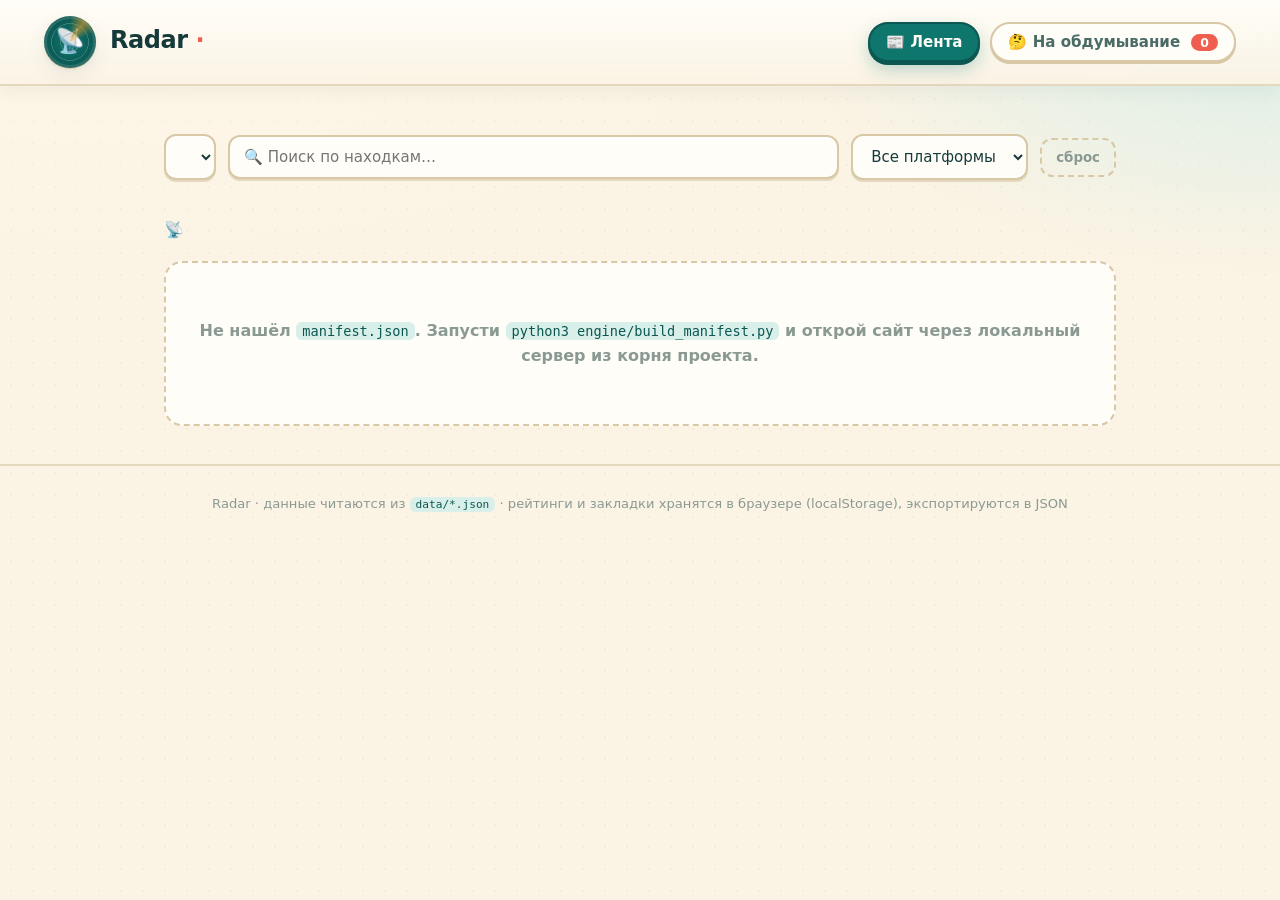
==== engine/site/index.html @ f0ffce08 "Правило: позиции 14-15 подборки — всегда практические кейсы (case-study) - collect-finds: закреплено" ====
<!DOCTYPE html>
<html lang="ru">
<head>
  <meta charset="UTF-8" />
  <meta name="viewport" content="width=device-width, initial-scale=1.0" />
  <!-- Корень данных относительно этого index.html.
       Локально сайт открывают по .../engine/site/index.html, данные лежат на 2 уровня выше → "../../".
       При деплое (Этап 4) сайт обычно кладут в корень → поставить "" (см. README сайта). -->
  <meta name="data-root" content="../../" />
  <!-- анти-кэш: меняй ?v=N при правках стилей/скрипта, чтобы браузер взял свежие -->
  <meta http-equiv="Cache-Control" content="no-cache, no-store, must-revalidate" />
  <meta http-equiv="Pragma" content="no-cache" />
  <title>Radar — находки</title>
  <link rel="stylesheet" href="style.css?v=4" />
  <link rel="icon" href="data:image/svg+xml,<svg xmlns='http://www.w3.org/2000/svg' viewBox='0 0 100 100'><text y='.9em' font-size='90'>📡</text></svg>" />
</head>
<body>
  <header class="topbar">
    <div class="brand">
      <span class="logo">📡</span>
      <div>
        <h1 id="radar-title">Radar</h1>
        <p id="radar-desc" class="muted"></p>
      </div>
    </div>
    <nav class="tabs">
      <button class="tab active" data-view="feed">📰 Лента</button>
      <button class="tab" data-view="think">🤔 На обдумывание <span id="think-count" class="pill">0</span></button>
    </nav>
  </header>

  <!-- ЛЕНТА -->
  <main id="view-feed" class="view">
    <div class="controls">
      <select id="day-select" aria-label="День"></select>
      <input id="search" type="search" placeholder="🔍 Поиск по находкам…" />
      <select id="platform-select" aria-label="Платформа">
        <option value="">Все платформы</option>
      </select>
      <button id="reset-filters" class="ghost" title="Сбросить фильтры">сброс</button>
    </div>
    <div id="tagbar" class="tagbar"></div>
    <p id="feed-summary" class="muted summary"></p>
    <div id="cards" class="cards"></div>
  </main>

  <!-- НА ОБДУМЫВАНИЕ -->
  <main id="view-think" class="view hidden">
    <div class="controls">
      <p class="muted summary" id="think-summary"></p>
      <button id="export-btn" class="primary">⬇ Экспорт (ratings + saved)</button>
    </div>
    <div id="think-board"></div>
  </main>

  <!-- DRILL-DOWN модалка -->
  <div id="modal" class="modal hidden" role="dialog" aria-modal="true">
    <div class="modal-card">
      <button id="modal-close" class="modal-close" aria-label="Закрыть">✕</button>
      <div id="modal-body"></div>
    </div>
  </div>

  <footer class="foot muted">
    Radar · данные читаются из <code>data/*.json</code> · рейтинги и закладки хранятся в браузере (localStorage), экспортируются в JSON
  </footer>

  <script src="app.js?v=4"></script>
</body>
</html>
---- engine/site/style.css ----
/* ============================================================================
   RADAR — «Радиостанция открытий»
   Тёплая ретро-футуристичная панель управления: кремовая бумага, глубокий тиил,
   коралловый акцент, живой «радарный луч». Дружелюбно детям, чисто для взрослых.
   Чистая статика, только системные шрифты, без сети. Хуки из index.html не трогаем.
   ========================================================================== */

:root {
  /* палитра: тёплая бумага + глубокий тиил + коралл + янтарь */
  --paper:      #fbf3e4;   /* фон-бумага */
  --paper-2:    #f4e8d2;   /* тёплая тень бумаги */
  --card:       #fffdf8;   /* карточка чуть светлее бумаги */
  --ink:        #163a3a;   /* глубокий тиил — основной текст */
  --ink-soft:   #4a6b66;   /* приглушённый тиил */
  --muted:      #8a9a93;   /* серо-зелёный muted */
  --line:       #e4d8bf;   /* тёплая линия */
  --line-2:     #d8c8a6;
  --brand:      #0f766e;   /* насыщенный тиил-бренд */
  --brand-deep: #0b5752;
  --brand-soft: #d9efe9;   /* мятная подложка */
  --coral:      #ef5e4e;   /* коралловый акцент */
  --coral-deep: #d23f30;
  --amber:      #f5a524;   /* янтарь — звёзды/рейтинг */
  --amber-deep: #d98612;
  --good:       #2f9e6f;   /* зелёный — отложено */

  --radius:   18px;
  --radius-s: 12px;
  --radius-pill: 999px;

  /* тактильные тени — «бумага лежит на столе» */
  --lift-1: 0 1px 0 var(--line-2), 0 2px 4px rgba(22,58,58,.06), 0 8px 22px rgba(22,58,58,.07);
  --lift-2: 0 1px 0 var(--line-2), 0 6px 10px rgba(22,58,58,.10), 0 18px 40px rgba(22,58,58,.13);
  --press:  inset 0 2px 5px rgba(22,58,58,.18);

  --ff-body: ui-rounded, "Segoe UI", "SF Pro Rounded", system-ui, -apple-system, Roboto, "Helvetica Neue", Arial, sans-serif;
  --ff-display: "Segoe UI", system-ui, -apple-system, "SF Pro Display", Roboto, Arial, sans-serif;
}

* { box-sizing: border-box; }
html, body { margin: 0; }

body {
  font-family: var(--ff-body);
  color: var(--ink);
  line-height: 1.55;
  background-color: var(--paper);
  /* атмосфера: мягкие тёплые блики + тонкая «зерновая» сетка-точки */
  background-image:
    radial-gradient(1200px 600px at 12% -8%, #fff7e9 0%, rgba(255,247,233,0) 60%),
    radial-gradient(900px 500px at 100% 0%, var(--brand-soft) 0%, rgba(217,239,233,0) 55%),
    radial-gradient(rgba(22,58,58,.045) 1px, transparent 1.4px);
  background-size: auto, auto, 22px 22px;
  background-attachment: fixed, fixed, fixed;
  -webkit-font-smoothing: antialiased;
}

.muted { color: var(--muted); }
code {
  background: var(--brand-soft);
  color: var(--brand-deep);
  padding: 1px 6px;
  border-radius: 6px;
  font-size: .85em;
  font-family: ui-monospace, "Cascadia Code", "Consolas", monospace;
}
.hidden { display: none !important; }

a { color: var(--brand); }

/* ============================ TOPBAR ===================================== */
.topbar {
  position: sticky; top: 0; z-index: 20;
  background: linear-gradient(180deg, rgba(255,253,248,.96), rgba(251,243,228,.92));
  backdrop-filter: blur(8px);
  border-bottom: 2px solid var(--line);
  padding: 16px clamp(16px, 4vw, 44px);
  display: flex; flex-wrap: wrap; gap: 16px;
  align-items: center; justify-content: space-between;
  box-shadow: 0 6px 18px rgba(22,58,58,.05);
}

.brand { display: flex; gap: 14px; align-items: center; }

/* живой радарный диск вместо плоского эмодзи */
.logo {
  position: relative;
  width: 52px; height: 52px;
  display: grid; place-items: center;
  font-size: 24px;
  border-radius: 50%;
  background:
    radial-gradient(circle at 50% 50%, #0f766e 0%, #0b5752 70%);
  box-shadow: var(--lift-1), inset 0 0 0 3px rgba(255,255,255,.12);
  overflow: hidden;
  flex: none;
}
/* концентрические кольца */
.logo::before {
  content: "";
  position: absolute; inset: 6px;
  border-radius: 50%;
  background:
    repeating-radial-gradient(circle at 50% 50%, rgba(255,255,255,.18) 0 1px, transparent 1px 9px);
}
/* вращающийся луч */
.logo::after {
  content: "";
  position: absolute; inset: 0;
  border-radius: 50%;
  background: conic-gradient(from 0deg, rgba(245,165,36,.0) 0deg, rgba(245,165,36,.55) 35deg, rgba(245,165,36,0) 70deg);
  animation: sweep 4s linear infinite;
}
@keyframes sweep { to { transform: rotate(360deg); } }
@media (prefers-reduced-motion: reduce) { .logo::after { animation: none; } }

.topbar h1 {
  margin: 0;
  font-family: var(--ff-display);
  font-size: 1.5rem; font-weight: 800;
  letter-spacing: -.02em;
  color: var(--ink);
}
.topbar h1::after { content: " ·"; color: var(--coral); }
.topbar p { margin: 2px 0 0; font-size: .85rem; max-width: 50ch; color: var(--ink-soft); }

/* ============================ TABS ===================================== */
.tabs { display: flex; gap: 10px; }
.tab {
  font-family: var(--ff-body);
  border: 2px solid var(--line-2);
  background: var(--card);
  color: var(--ink-soft);
  padding: 9px 16px;
  border-radius: var(--radius-pill);
  cursor: pointer; font-size: .94rem; font-weight: 650;
  box-shadow: 0 2px 0 var(--line-2);
  transition: transform .12s ease, box-shadow .12s ease, background .15s, color .15s, border-color .15s;
}
.tab:hover { transform: translateY(-1px); background: var(--brand-soft); color: var(--brand-deep); border-color: var(--brand); }
.tab:active { transform: translateY(1px); box-shadow: none; }
.tab.active {
  background: var(--brand); border-color: var(--brand-deep); color: #fffdf8;
  box-shadow: 0 3px 0 var(--brand-deep), 0 8px 18px rgba(15,118,110,.28);
}
.pill {
  background: rgba(255,255,255,.22);
  border-radius: var(--radius-pill);
  padding: 1px 9px; font-size: .78rem; font-weight: 800;
  margin-left: 6px; display: inline-block; min-width: 20px; text-align: center;
}
.tab:not(.active) .pill { background: var(--coral); color: #fff; }

/* ============================ VIEWS ===================================== */
.view {
  padding: clamp(20px, 4vw, 48px) clamp(16px, 4vw, 44px) 10px;
  max-width: 1040px; margin: 0 auto;
  animation: rise .4s ease both;
}
@keyframes rise { from { opacity: 0; transform: translateY(8px); } to { opacity: 1; transform: none; } }

/* ============================ CONTROLS ================================== */
.controls {
  display: flex; flex-wrap: wrap; gap: 12px; align-items: center; margin-bottom: 14px;
}
.controls select, .controls input {
  font-family: var(--ff-body);
  padding: 11px 14px;
  border: 2px solid var(--line-2);
  border-radius: var(--radius-s);
  background: var(--card);
  font-size: .94rem; color: var(--ink);
  box-shadow: 0 1px 0 #fff inset, 0 2px 0 var(--line);
  transition: border-color .15s, box-shadow .15s;
}
.controls select:focus, .controls input:focus {
  outline: none; border-color: var(--brand);
  box-shadow: 0 0 0 4px var(--brand-soft);
}
#search { flex: 1; min-width: 200px; }

button.ghost {
  font-family: var(--ff-body);
  border: 2px dashed var(--line-2); background: transparent;
  border-radius: var(--radius-s); padding: 10px 14px; cursor: pointer;
  color: var(--muted); font-weight: 600; transition: color .15s, border-color .15s;
}
button.ghost:hover { color: var(--coral-deep); border-color: var(--coral); }

button.primary {
  font-family: var(--ff-body);
  background: var(--coral); color: #fff; border: none;
  border-radius: var(--radius-s); padding: 11px 18px; cursor: pointer;
  font-size: .94rem; font-weight: 700; margin-left: auto;
  box-shadow: 0 3px 0 var(--coral-deep), 0 8px 18px rgba(239,94,78,.3);
  transition: transform .12s ease, box-shadow .12s ease;
}
button.primary:hover { transform: translateY(-1px); }
button.primary:active { transform: translatey(2px); box-shadow: 0 1px 0 var(--coral-deep); }

/* ============================ TAGBAR =================================== */
.tagbar { display: flex; flex-wrap: wrap; gap: 8px; margin-bottom: 18px; }
.tagchip {
  font-family: var(--ff-body);
  border: 2px solid var(--line-2); background: var(--card); color: var(--ink-soft);
  border-radius: var(--radius-pill); padding: 5px 13px; font-size: .82rem; font-weight: 600;
  cursor: pointer; transition: transform .1s ease, background .15s, color .15s, border-color .15s;
}
.tagchip::before { content: "#"; opacity: .45; margin-right: 1px; }
.tagchip:hover { transform: translateY(-1px); border-color: var(--brand); color: var(--brand-deep); }
.tagchip.on {
  background: var(--brand); border-color: var(--brand-deep); color: #fffdf8;
  box-shadow: 0 2px 0 var(--brand-deep);
}
.tagchip.on::before { opacity: .7; }

.summary {
  margin: 6px 0 18px; font-size: .9rem; font-weight: 600; color: var(--ink-soft);
  display: inline-flex; align-items: center; gap: 8px;
}
.summary::before { content: "📡"; font-size: 1rem; }

/* ============================ CARDS =================================== */
.cards { display: grid; gap: 18px; }

.card {
  position: relative;
  background: var(--card);
  border: 2px solid var(--line);
  border-radius: var(--radius);
  box-shadow: var(--lift-1);
  padding: 20px 22px 18px;
  transition: transform .16s cubic-bezier(.2,.7,.3,1.3), box-shadow .16s, border-color .16s;
}
/* коралловый «корешок» слева, как закладка в книге */
.card::before {
  content: "";
  position: absolute; left: -2px; top: 18px; bottom: 18px; width: 5px;
  border-radius: 6px;
  background: linear-gradient(180deg, var(--coral), var(--amber));
  opacity: .85;
}
.card:hover {
  transform: translateY(-3px);
  box-shadow: var(--lift-2);
  border-color: var(--line-2);
}

.card h3 {
  margin: 0 0 8px; font-family: var(--ff-display);
  font-size: 1.12rem; font-weight: 750; letter-spacing: -.01em;
  cursor: pointer; color: var(--ink); line-height: 1.3;
  transition: color .15s;
}
.card h3:hover { color: var(--brand); }
.card .anons { margin: 0 0 14px; color: var(--ink-soft); }

.card .meta { display: flex; flex-wrap: wrap; gap: 8px; align-items: center; font-size: .8rem; }
.tag {
  background: var(--brand-soft); color: var(--brand-deep);
  border-radius: 7px; padding: 2px 9px; font-weight: 650;
}
.tag::before { content: "#"; opacity: .5; }
.date {
  background: var(--amber); color: #5a3a06;
  border-radius: 7px; padding: 2px 9px; font-weight: 700; font-size: .78rem;
  white-space: nowrap;
}
.date .muted { color: #8a6a2a; font-weight: 600; }
.platform { color: var(--muted); font-weight: 600; }
.src { margin-left: auto; }
.src a { color: var(--coral-deep); text-decoration: none; font-weight: 700; }
.src a:hover { text-decoration: underline; text-underline-offset: 2px; }

.card-actions {
  display: flex; gap: 12px; align-items: center;
  margin-top: 14px; padding-top: 14px;
  border-top: 2px dashed var(--line);
}

/* ⭐ рейтинг — тактильные звёзды */
.stars { display: inline-flex; gap: 3px; }
.star {
  cursor: pointer; font-size: 1.3rem; line-height: 1;
  color: #e0d4b8; user-select: none;
  transition: transform .12s ease, color .12s ease;
}
.star:hover { transform: scale(1.25) rotate(-6deg); color: var(--amber); }
.star.on {
  color: var(--amber);
  text-shadow: 0 1px 4px rgba(245,165,36,.5);
  animation: pop .25s ease;
}
@keyframes pop { 0% { transform: scale(.6); } 60% { transform: scale(1.25); } 100% { transform: scale(1); } }

/* ⚑ отложить */
.btn-save {
  font-family: var(--ff-body);
  border: 2px solid var(--line-2); background: var(--card);
  border-radius: var(--radius-pill); padding: 6px 14px; cursor: pointer;
  font-size: .85rem; font-weight: 650; color: var(--ink-soft);
  transition: transform .12s ease, background .15s, color .15s, border-color .15s, box-shadow .15s;
}
.btn-save:hover { transform: translateY(-1px); border-color: var(--good); color: var(--good); }
.btn-save.on {
  background: var(--good); border-color: #257a57; color: #fff;
  box-shadow: 0 2px 0 #257a57;
}

.more { margin-left: auto; }
.btn-more {
  font-family: var(--ff-body);
  border: none; background: none; color: var(--brand); cursor: pointer;
  font-size: .86rem; font-weight: 700; padding: 4px;
}
.btn-more:hover { color: var(--brand-deep); text-decoration: underline; text-underline-offset: 3px; }

/* ============================ THINK BOARD ============================= */
.think-theme { margin-bottom: 30px; }
.think-theme h2 {
  font-family: var(--ff-display);
  font-size: 1.05rem; font-weight: 750; color: var(--ink);
  display: inline-flex; align-items: center; gap: 8px;
  padding-bottom: 8px; margin-bottom: 14px;
  border-bottom: 3px solid var(--amber);
}
.think-theme h2::before { content: "🗂"; }

.think-item {
  background: var(--card); border: 2px solid var(--line);
  border-radius: var(--radius); box-shadow: var(--lift-1);
  padding: 16px 18px; margin-bottom: 14px;
  transition: box-shadow .15s, transform .15s;
}
.think-item:hover { box-shadow: var(--lift-2); transform: translateY(-2px); }
.think-item h4 { margin: 0 0 8px; font-family: var(--ff-display); font-size: 1rem; font-weight: 700; color: var(--ink); }
.think-item .status-row { display: flex; gap: 10px; align-items: center; flex-wrap: wrap; margin: 10px 0; font-size: .85rem; color: var(--muted); }
.think-item .status-row a { color: var(--coral-deep); font-weight: 700; text-decoration: none; }
.think-item .status-row a:hover { text-decoration: underline; }
.think-item select {
  font-family: var(--ff-body);
  padding: 6px 10px; border: 2px solid var(--line-2); border-radius: 9px;
  font-size: .84rem; background: var(--paper); color: var(--ink); font-weight: 600;
}
.think-item textarea {
  width: 100%; border: 2px solid var(--line-2); border-radius: var(--radius-s);
  padding: 11px 13px; font: inherit; font-size: .92rem; color: var(--ink);
  resize: vertical; min-height: 62px; margin-top: 4px; background: var(--paper);
  transition: border-color .15s, box-shadow .15s;
}
.think-item textarea:focus { outline: none; border-color: var(--brand); box-shadow: 0 0 0 4px var(--brand-soft); background: #fff; }
.note-saved { color: var(--good); font-size: .82rem; font-weight: 700; margin-left: 8px; }

.empty {
  text-align: center; color: var(--muted);
  padding: 56px 20px; font-size: 1rem; font-weight: 600;
  background: var(--card); border: 2px dashed var(--line-2);
  border-radius: var(--radius);
}
.empty code { font-weight: 400; }

/* ============================ MODAL =================================== */
.modal {
  position: fixed; inset: 0;
  background: rgba(11,55,52,.5);
  backdrop-filter: blur(4px);
  display: flex; align-items: center; justify-content: center;
  padding: 20px; z-index: 60;
  animation: fade .2s ease both;
}
@keyframes fade { from { opacity: 0; } to { opacity: 1; } }
.modal-card {
  background: var(--card);
  border: 2px solid var(--line-2);
  border-radius: 22px;
  max-width: 660px; width: 100%; max-height: 86vh; overflow: auto;
  padding: 30px 32px; position: relative;
  box-shadow: 0 30px 70px rgba(11,55,52,.4);
  animation: popin .28s cubic-bezier(.2,.8,.3,1.2) both;
}
@keyframes popin { from { opacity: 0; transform: translateY(16px) scale(.97); } to { opacity: 1; transform: none; } }
/* коралловый верхний кант модалки */
.modal-card::before {
  content: ""; position: absolute; left: 0; right: 0; top: 0; height: 6px;
  border-radius: 22px 22px 0 0;
  background: linear-gradient(90deg, var(--coral), var(--amber), var(--brand));
}
.modal-close {
  position: absolute; top: 16px; right: 18px;
  width: 34px; height: 34px; border-radius: 50%;
  border: 2px solid var(--line-2); background: var(--paper);
  font-size: 1rem; cursor: pointer; color: var(--ink-soft);
  transition: transform .12s ease, background .15s, color .15s;
}
.modal-close:hover { transform: rotate(90deg); background: var(--coral); color: #fff; border-color: var(--coral-deep); }
.modal-card h2 { margin-top: 6px; font-family: var(--ff-display); font-weight: 800; letter-spacing: -.01em; color: var(--ink); }
.modal-card p { color: var(--ink-soft); }
.modal-card strong { color: var(--ink); }
.modal-card .rasshifrovka {
  white-space: pre-wrap;
  background: var(--paper); border-left: 4px solid var(--amber);
  border-radius: 0 var(--radius-s) var(--radius-s) 0;
  padding: 12px 16px; color: var(--ink); margin: 6px 0;
}

/* «Весь текст» */
.fulltext-bar { display: flex; gap: 12px; align-items: center; flex-wrap: wrap; margin: 16px 0 4px; }
.btn-fulltext {
  font-family: var(--ff-body);
  background: var(--brand); color: #fffdf8; border: none;
  border-radius: var(--radius-pill); padding: 9px 16px; cursor: pointer;
  font-size: .9rem; font-weight: 700;
  box-shadow: 0 3px 0 var(--brand-deep);
  transition: transform .12s ease;
}
.btn-fulltext:hover { transform: translateY(-1px); }
.btn-fulltext:active { transform: translateY(2px); box-shadow: 0 1px 0 var(--brand-deep); }
.orig-link { color: var(--coral-deep); font-weight: 700; text-decoration: none; }
.orig-link:hover { text-decoration: underline; }
.fulltext-body {
  margin-top: 12px; background: var(--paper); border: 1px solid var(--line);
  border-radius: var(--radius-s); padding: 14px 18px; max-height: 48vh; overflow: auto;
}
.fulltext-body.collapsed { display: none; }
.ft-content h1, .ft-content h2, .ft-content h3 { font-family: var(--ff-display); margin: 12px 0 6px; }
.ft-content p { margin: 8px 0; color: var(--ink); }
.ft-content ul { margin: 8px 0; padding-left: 20px; }
.ft-cmd {
  background: var(--ink); color: #d9efe9; padding: 8px 12px; border-radius: 8px;
  font-family: ui-monospace, "Cascadia Code", Consolas, monospace; font-size: .85rem; overflow-x: auto;
}

/* ============================ FOOTER ================================= */
.foot {
  text-align: center; padding: 28px 20px;
  font-size: .82rem; color: var(--muted);
  border-top: 2px solid var(--line); margin-top: 28px;
}

/* ============================ RESPONSIVE ============================= */
@media (max-width: 560px) {
  .topbar { gap: 12px; }
  .topbar h1 { font-size: 1.3rem; }
  .tabs { width: 100%; }
  .tab { flex: 1; text-align: center; }
  button.primary { margin-left: 0; width: 100%; }
  .src { margin-left: 0; width: 100%; }
}
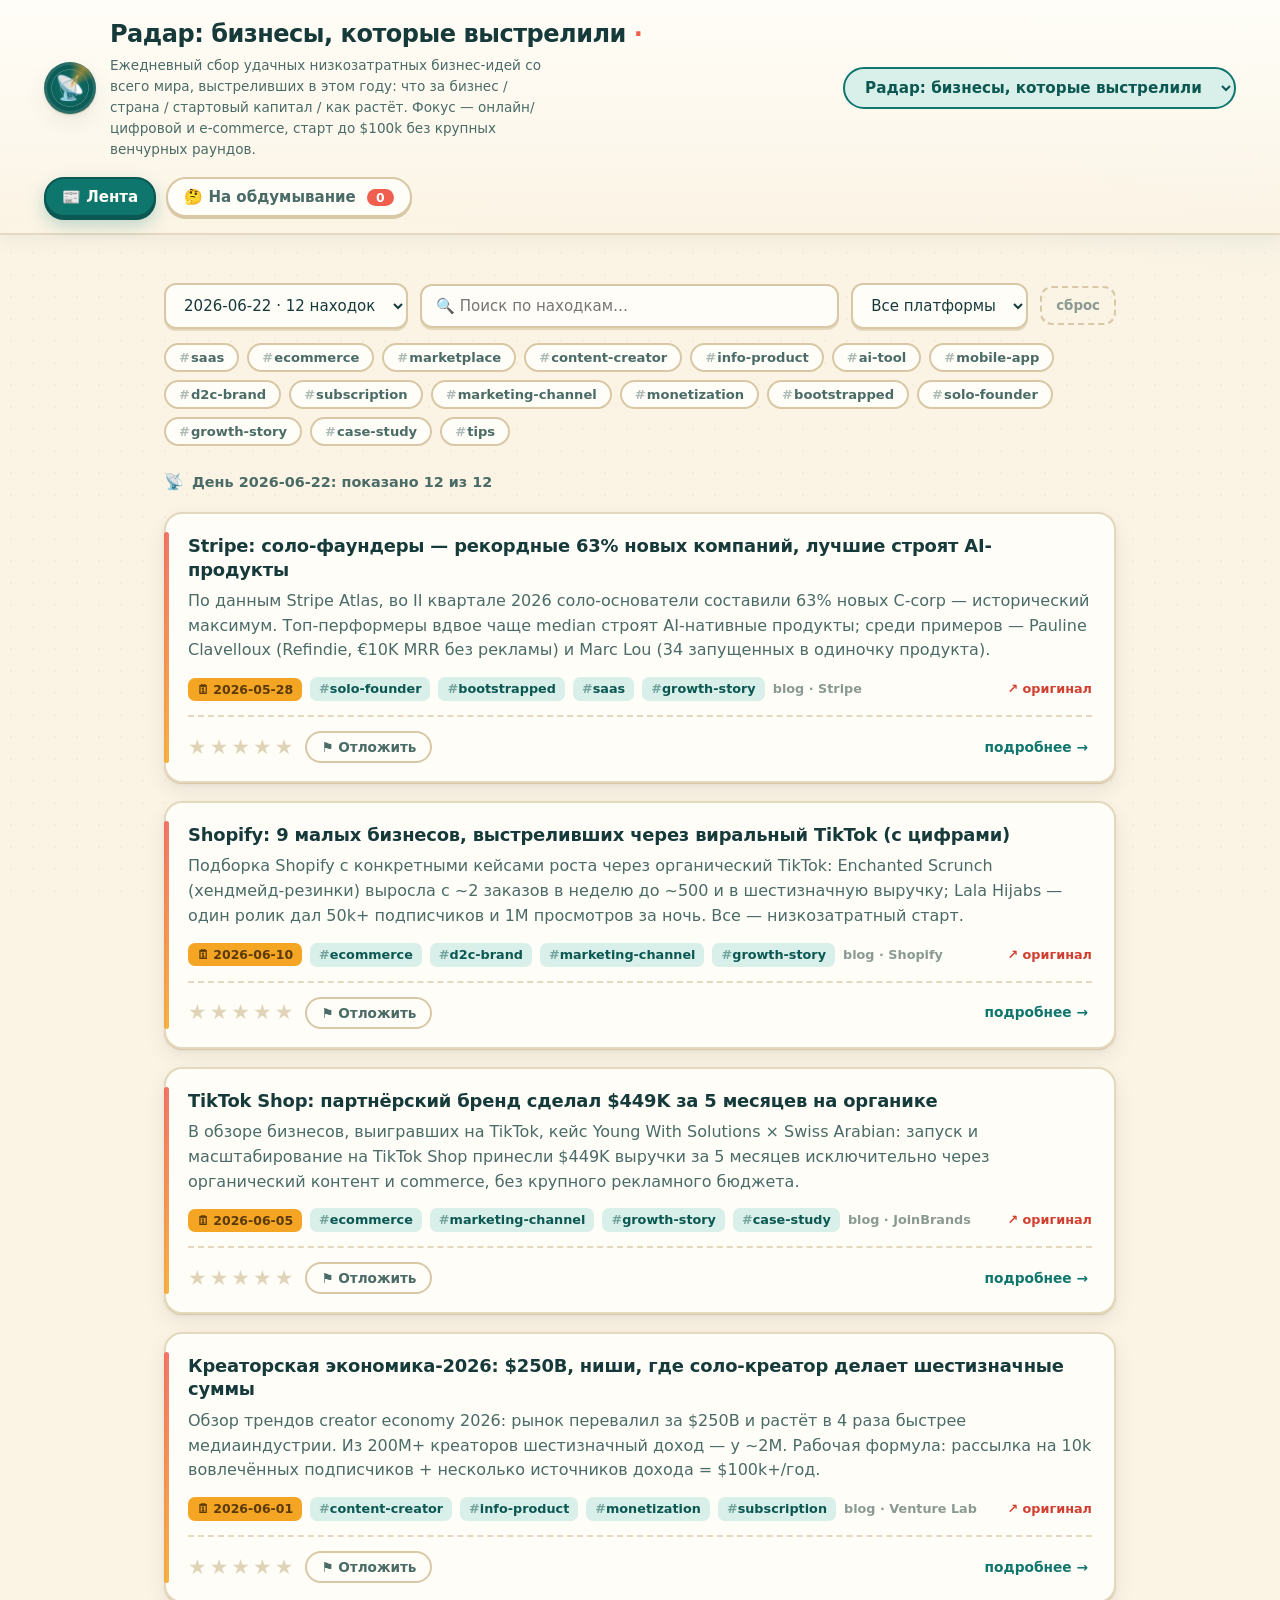
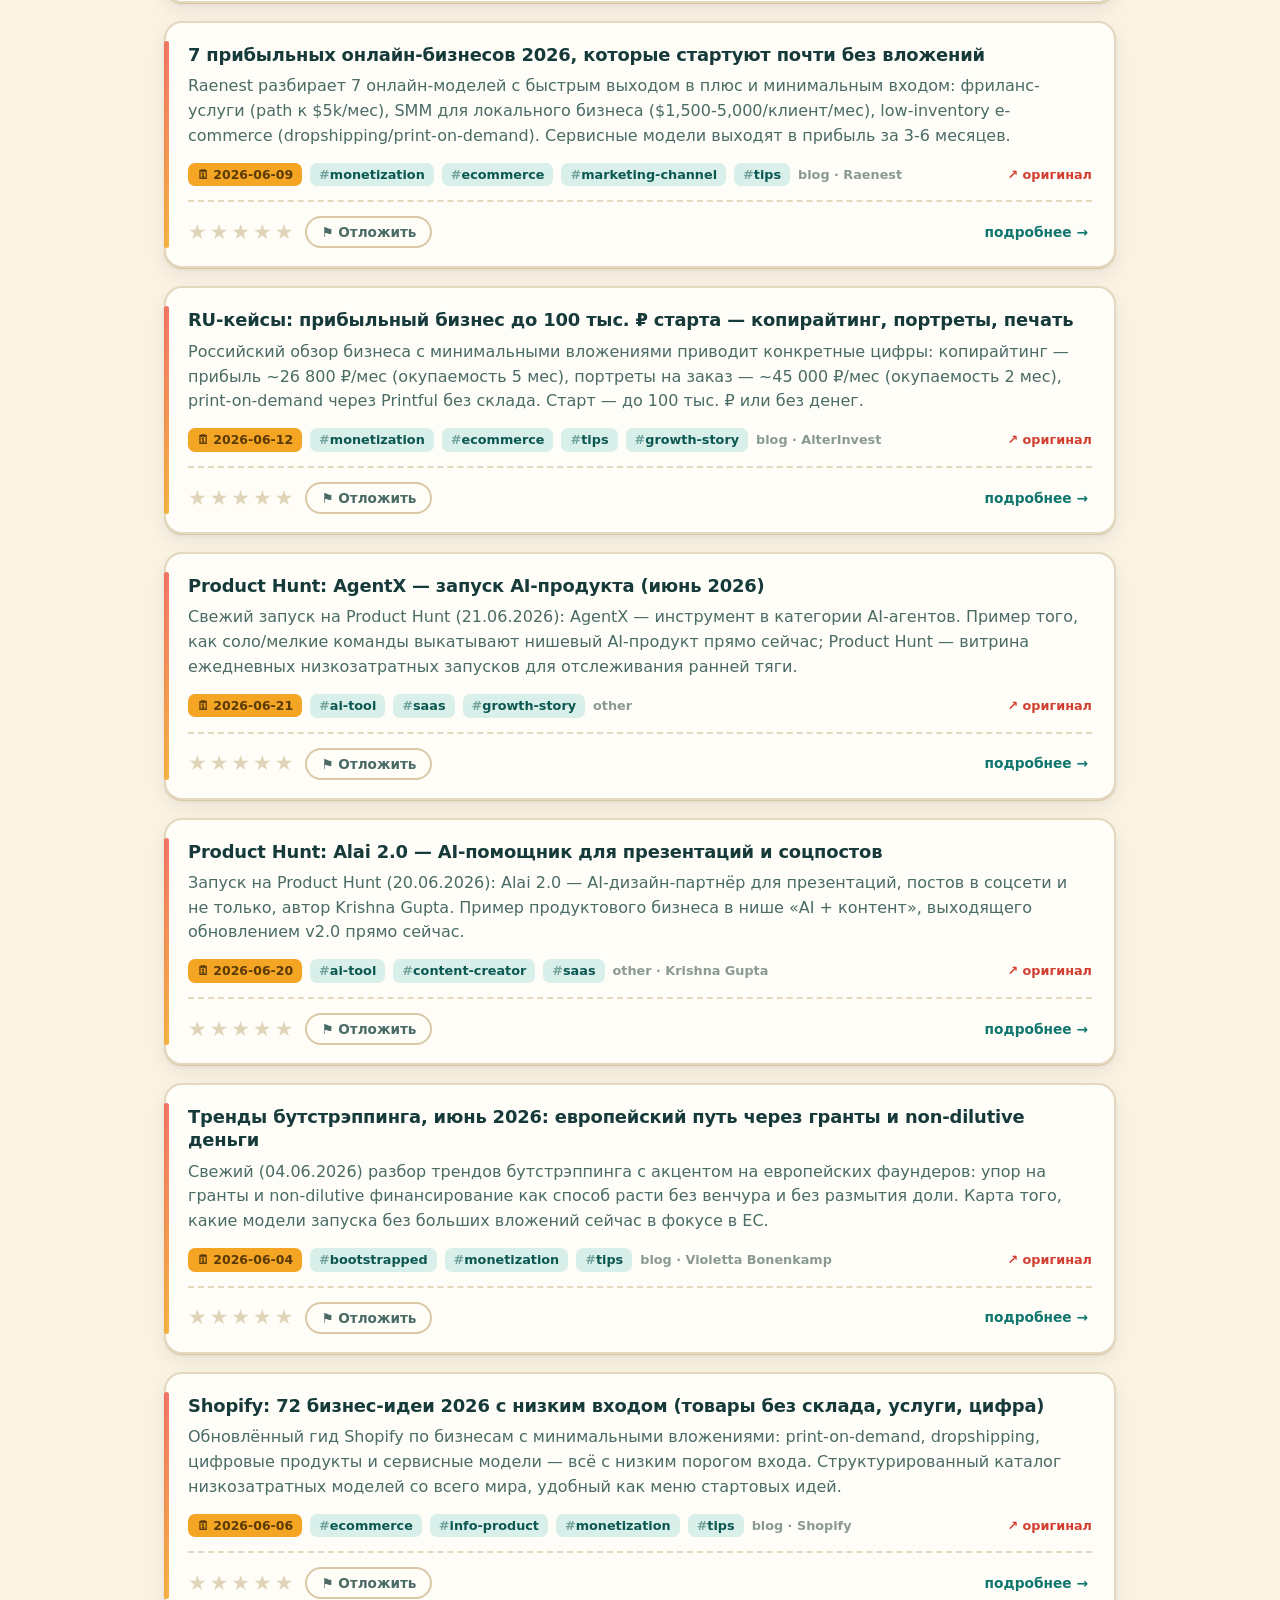
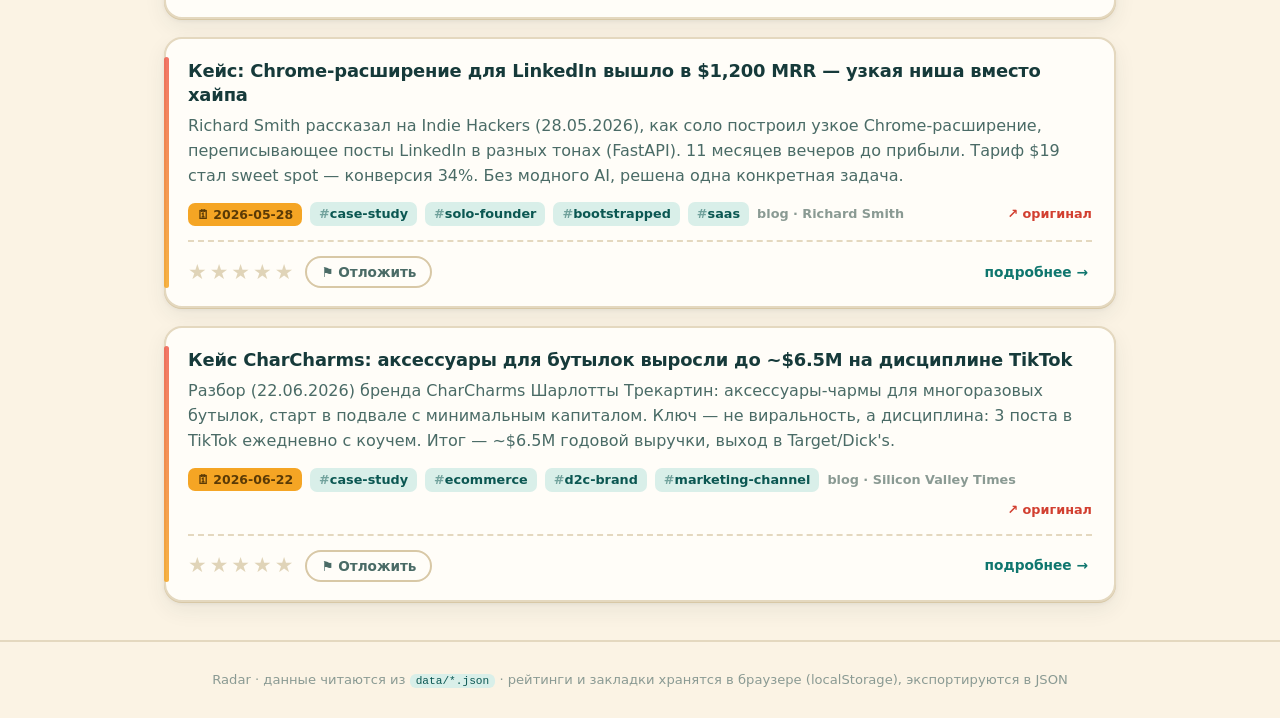
==== commit 25b3b2a2: "Сайт: переключатель тем радара (мульти-радар) Появился второй радар (business-hits) — но app.js жёст" ====
--- a/engine/site/index.html
+++ b/engine/site/index.html
@@ -11,7 +11,7 @@
   <meta http-equiv="Cache-Control" content="no-cache, no-store, must-revalidate" />
   <meta http-equiv="Pragma" content="no-cache" />
   <title>Radar — находки</title>
-  <link rel="stylesheet" href="style.css?v=4" />
+  <link rel="stylesheet" href="style.css?v=6" />
   <link rel="icon" href="data:image/svg+xml,<svg xmlns='http://www.w3.org/2000/svg' viewBox='0 0 100 100'><text y='.9em' font-size='90'>📡</text></svg>" />
 </head>
 <body>
@@ -23,6 +23,7 @@
         <p id="radar-desc" class="muted"></p>
       </div>
     </div>
+    <select id="radar-select" class="radar-select" aria-label="Тема радара" title="Переключить тему радара"></select>
     <nav class="tabs">
       <button class="tab active" data-view="feed">📰 Лента</button>
       <button class="tab" data-view="think">🤔 На обдумывание <span id="think-count" class="pill">0</span></button>
@@ -65,6 +66,6 @@
     Radar · данные читаются из <code>data/*.json</code> · рейтинги и закладки хранятся в браузере (localStorage), экспортируются в JSON
   </footer>
 
-  <script src="app.js?v=4"></script>
+  <script src="app.js?v=6"></script>
 </body>
 </html>
--- a/engine/site/style.css
+++ b/engine/site/style.css
@@ -124,6 +124,22 @@
 .topbar h1::after { content: " ·"; color: var(--coral); }
 .topbar p { margin: 2px 0 0; font-size: .85rem; max-width: 50ch; color: var(--ink-soft); }
 
+/* ===================== RADAR (тема) SELECT ============================= */
+.radar-select {
+  font-family: var(--ff-body);
+  font-size: .95rem; font-weight: 700;
+  color: var(--brand-deep);
+  background: var(--brand-soft);
+  border: 2px solid var(--brand);
+  border-radius: var(--radius-pill);
+  padding: 9px 16px;
+  cursor: pointer;
+  transition: background .15s, border-color .15s, transform .15s;
+  max-width: 42vw;
+}
+.radar-select:hover { transform: translateY(-1px); background: #cdeae3; }
+.radar-select:focus { outline: none; box-shadow: 0 0 0 3px rgba(15,118,110,.22); }
+
 /* ============================ TABS ===================================== */
 .tabs { display: flex; gap: 10px; }
 .tab {
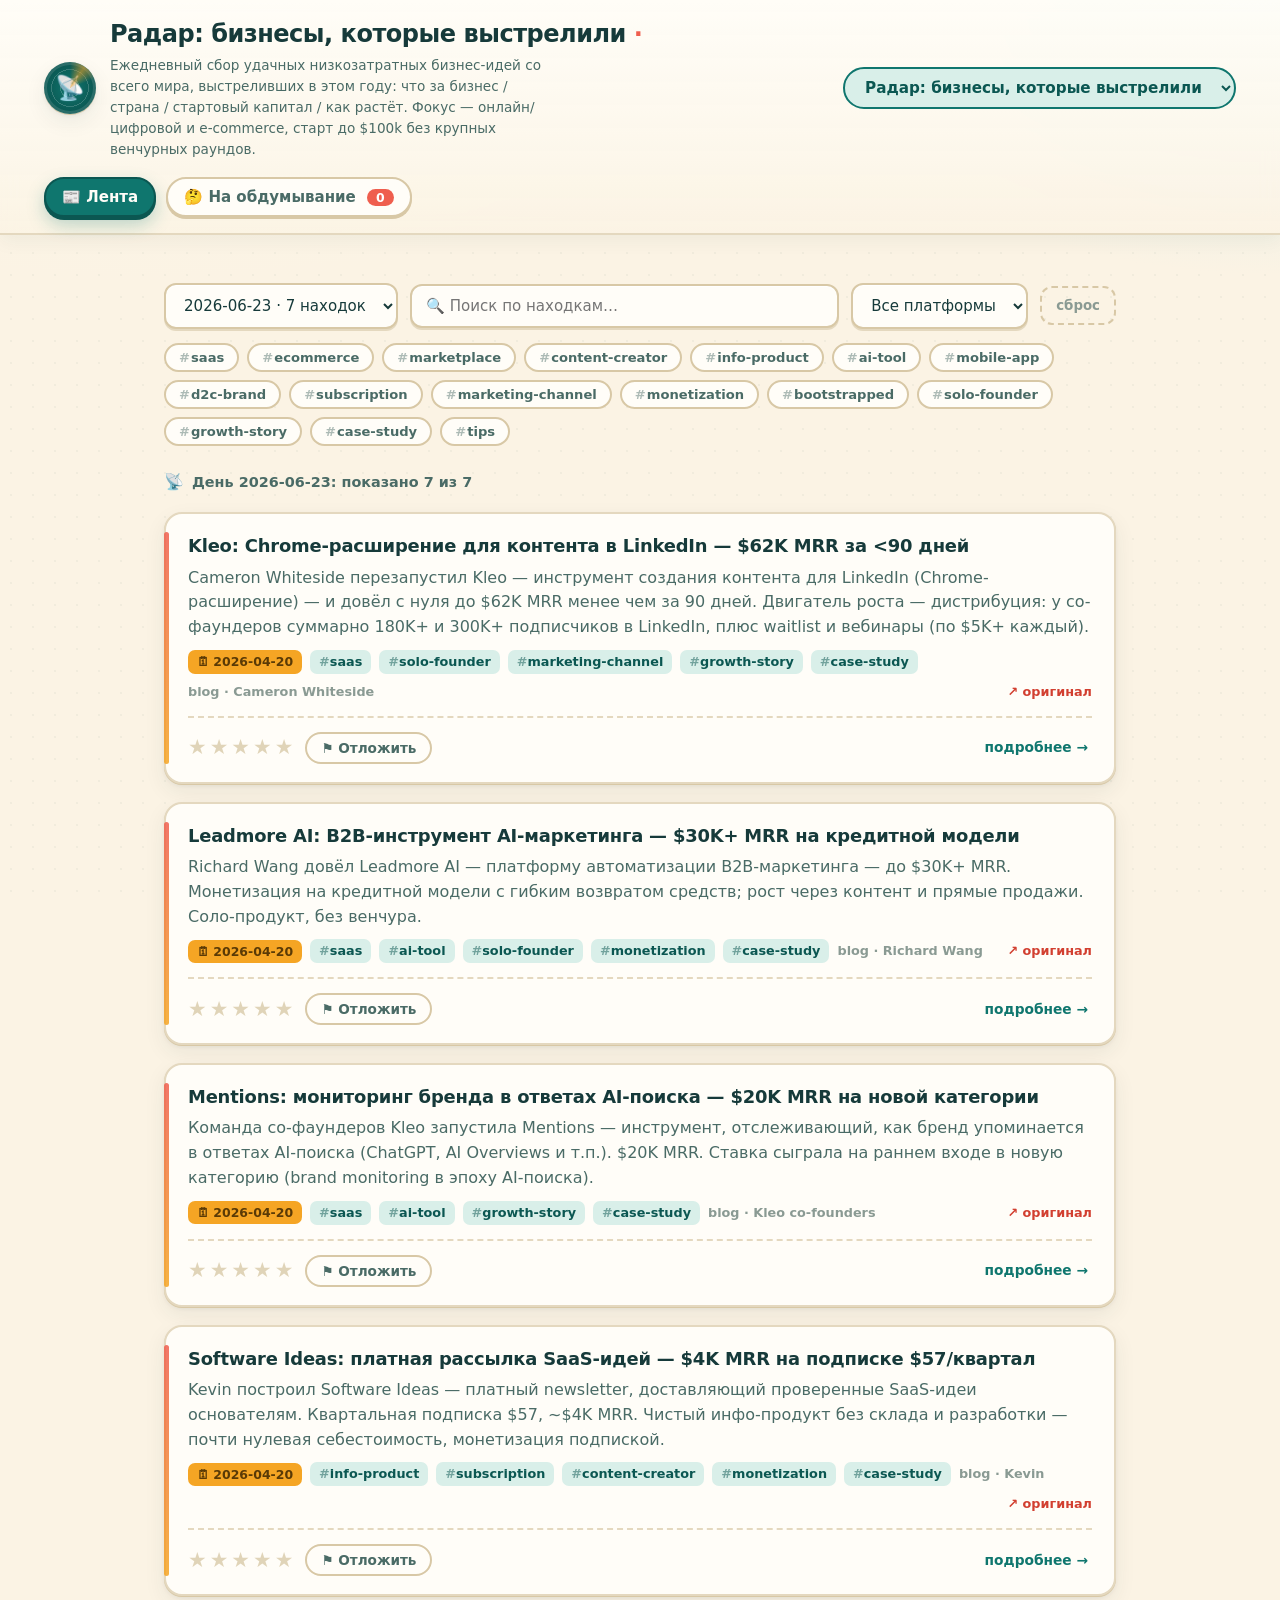
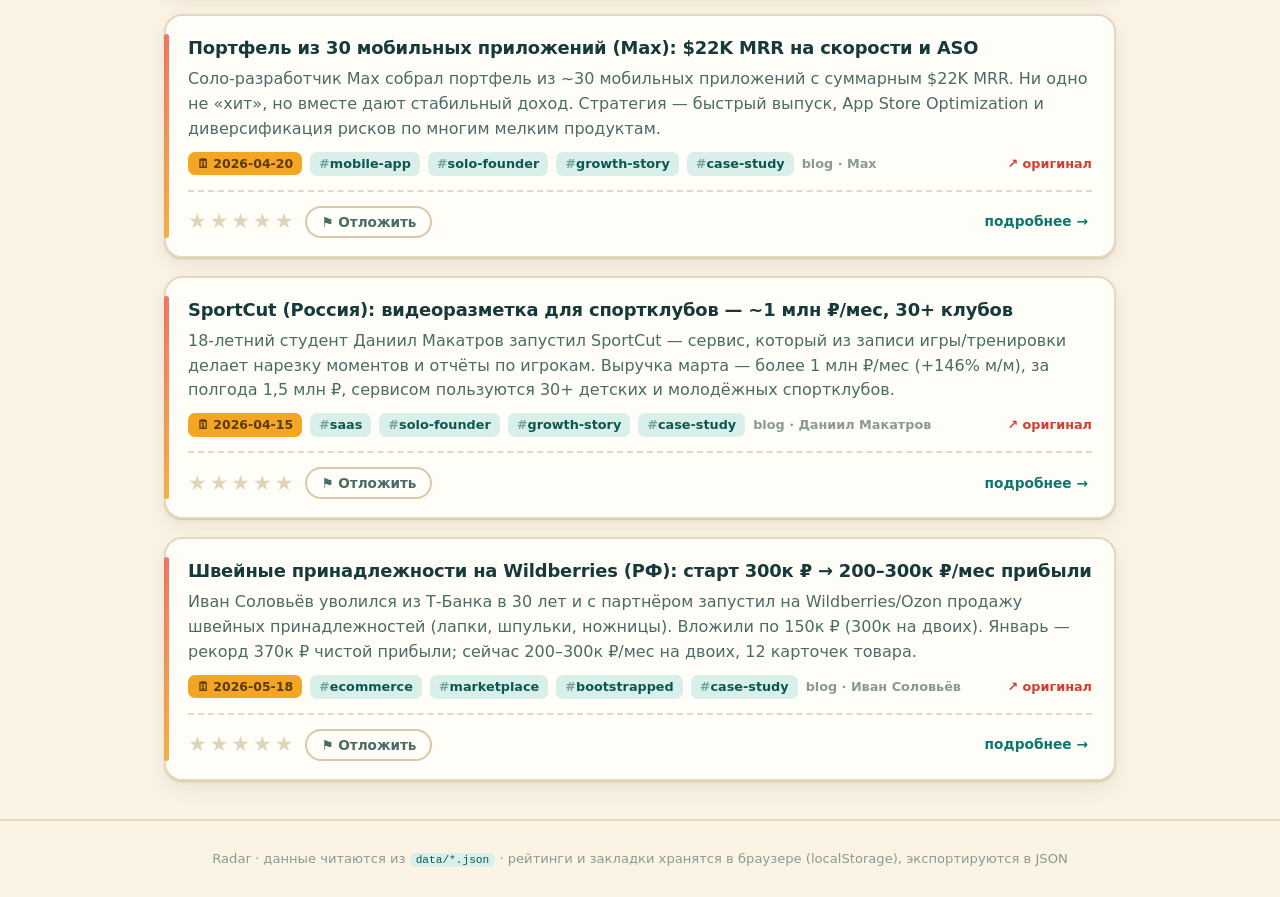
==== commit bd7c482b: "Карточки за 30-06 практичны: summary + блок «Зачем» Практичный текст лежал в details (drill-down по " ====
--- a/engine/site/index.html
+++ b/engine/site/index.html
@@ -11,7 +11,7 @@
   <meta http-equiv="Cache-Control" content="no-cache, no-store, must-revalidate" />
   <meta http-equiv="Pragma" content="no-cache" />
   <title>Radar — находки</title>
-  <link rel="stylesheet" href="style.css?v=6" />
+  <link rel="stylesheet" href="style.css?v=7" />
   <link rel="icon" href="data:image/svg+xml,<svg xmlns='http://www.w3.org/2000/svg' viewBox='0 0 100 100'><text y='.9em' font-size='90'>📡</text></svg>" />
 </head>
 <body>
@@ -66,6 +66,6 @@
     Radar · данные читаются из <code>data/*.json</code> · рейтинги и закладки хранятся в браузере (localStorage), экспортируются в JSON
   </footer>
 
-  <script src="app.js?v=6"></script>
+  <script src="app.js?v=7"></script>
 </body>
 </html>
--- a/engine/site/style.css
+++ b/engine/site/style.css
@@ -269,7 +269,9 @@
   transition: color .15s;
 }
 .card h3:hover { color: var(--brand); }
-.card .anons { margin: 0 0 14px; color: var(--ink-soft); }
+.card .anons { margin: 0 0 10px; color: var(--ink-soft); }
+.card .why { margin: 0 0 14px; padding: 8px 10px; background: var(--brand-soft); border-left: 3px solid var(--brand); border-radius: var(--radius-s); font-size: .94rem; }
+.card .why strong { color: var(--brand-deep); }
 
 .card .meta { display: flex; flex-wrap: wrap; gap: 8px; align-items: center; font-size: .8rem; }
 .tag {
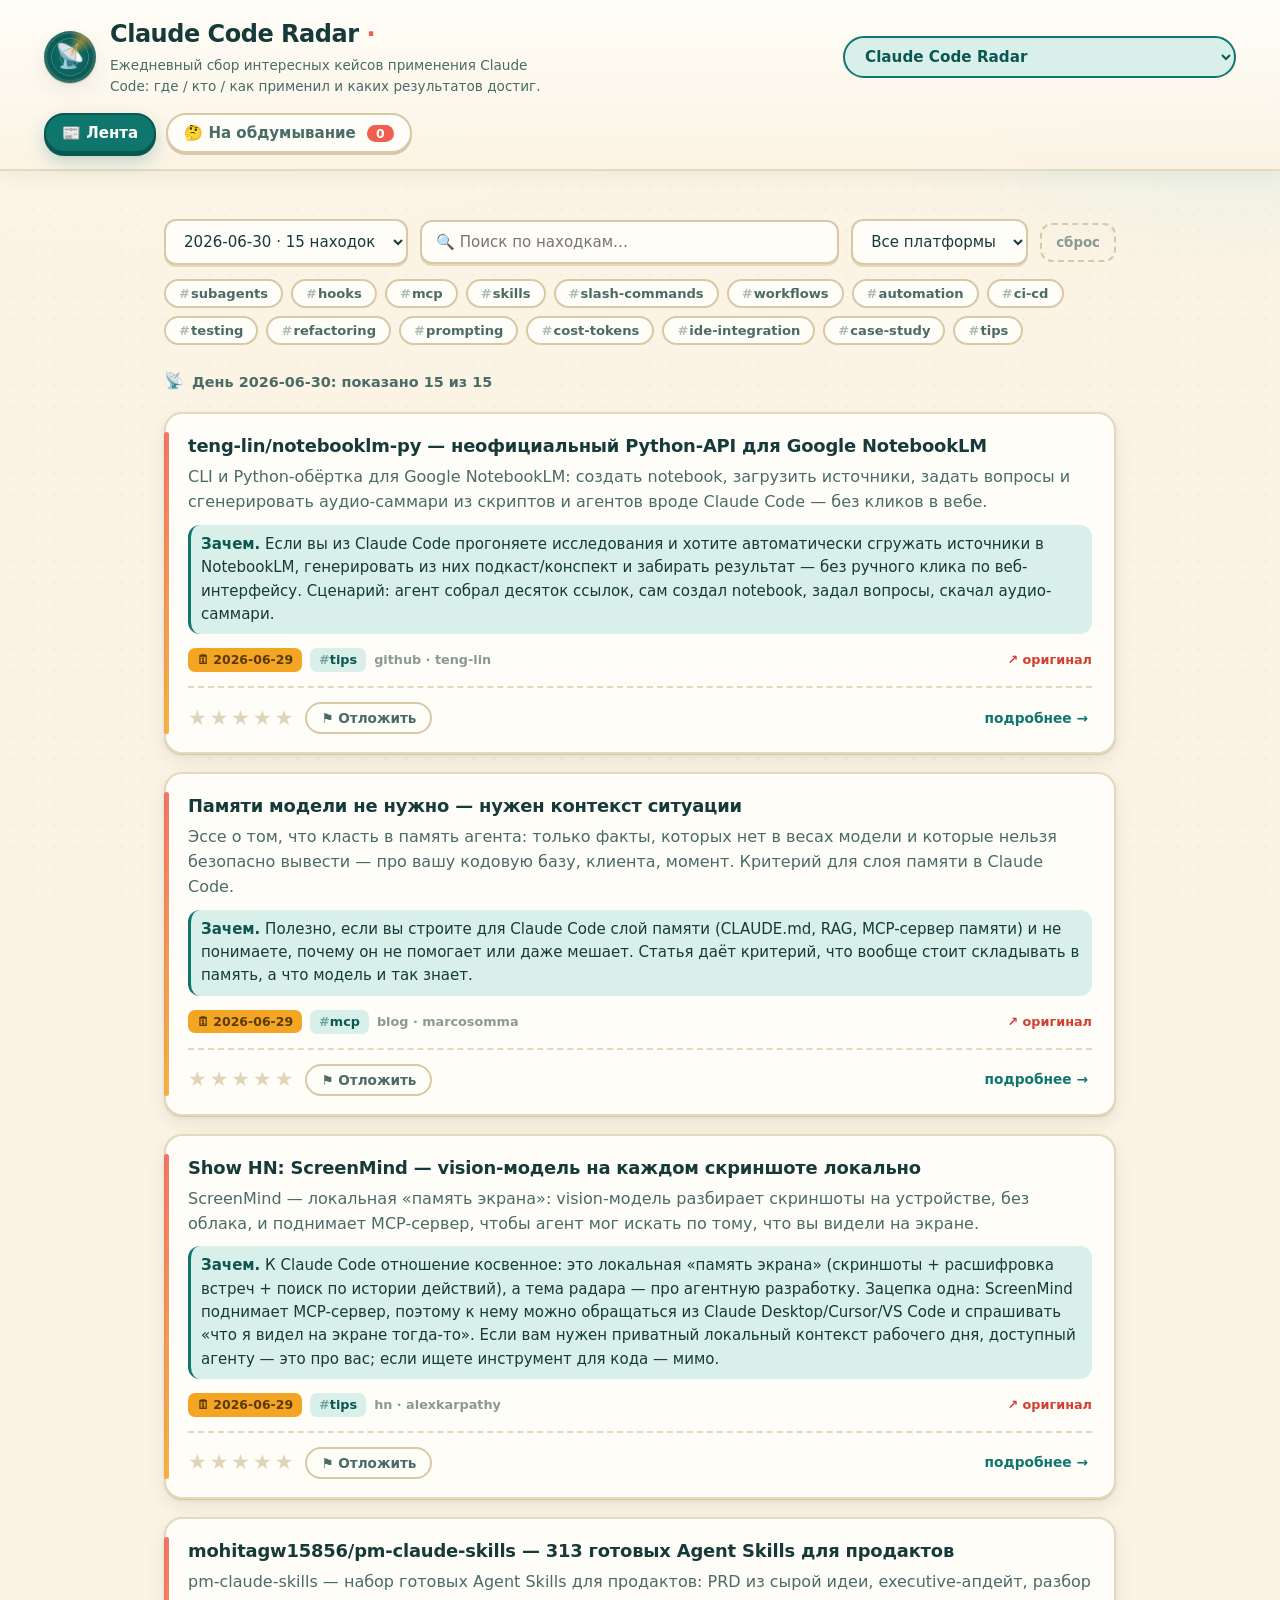
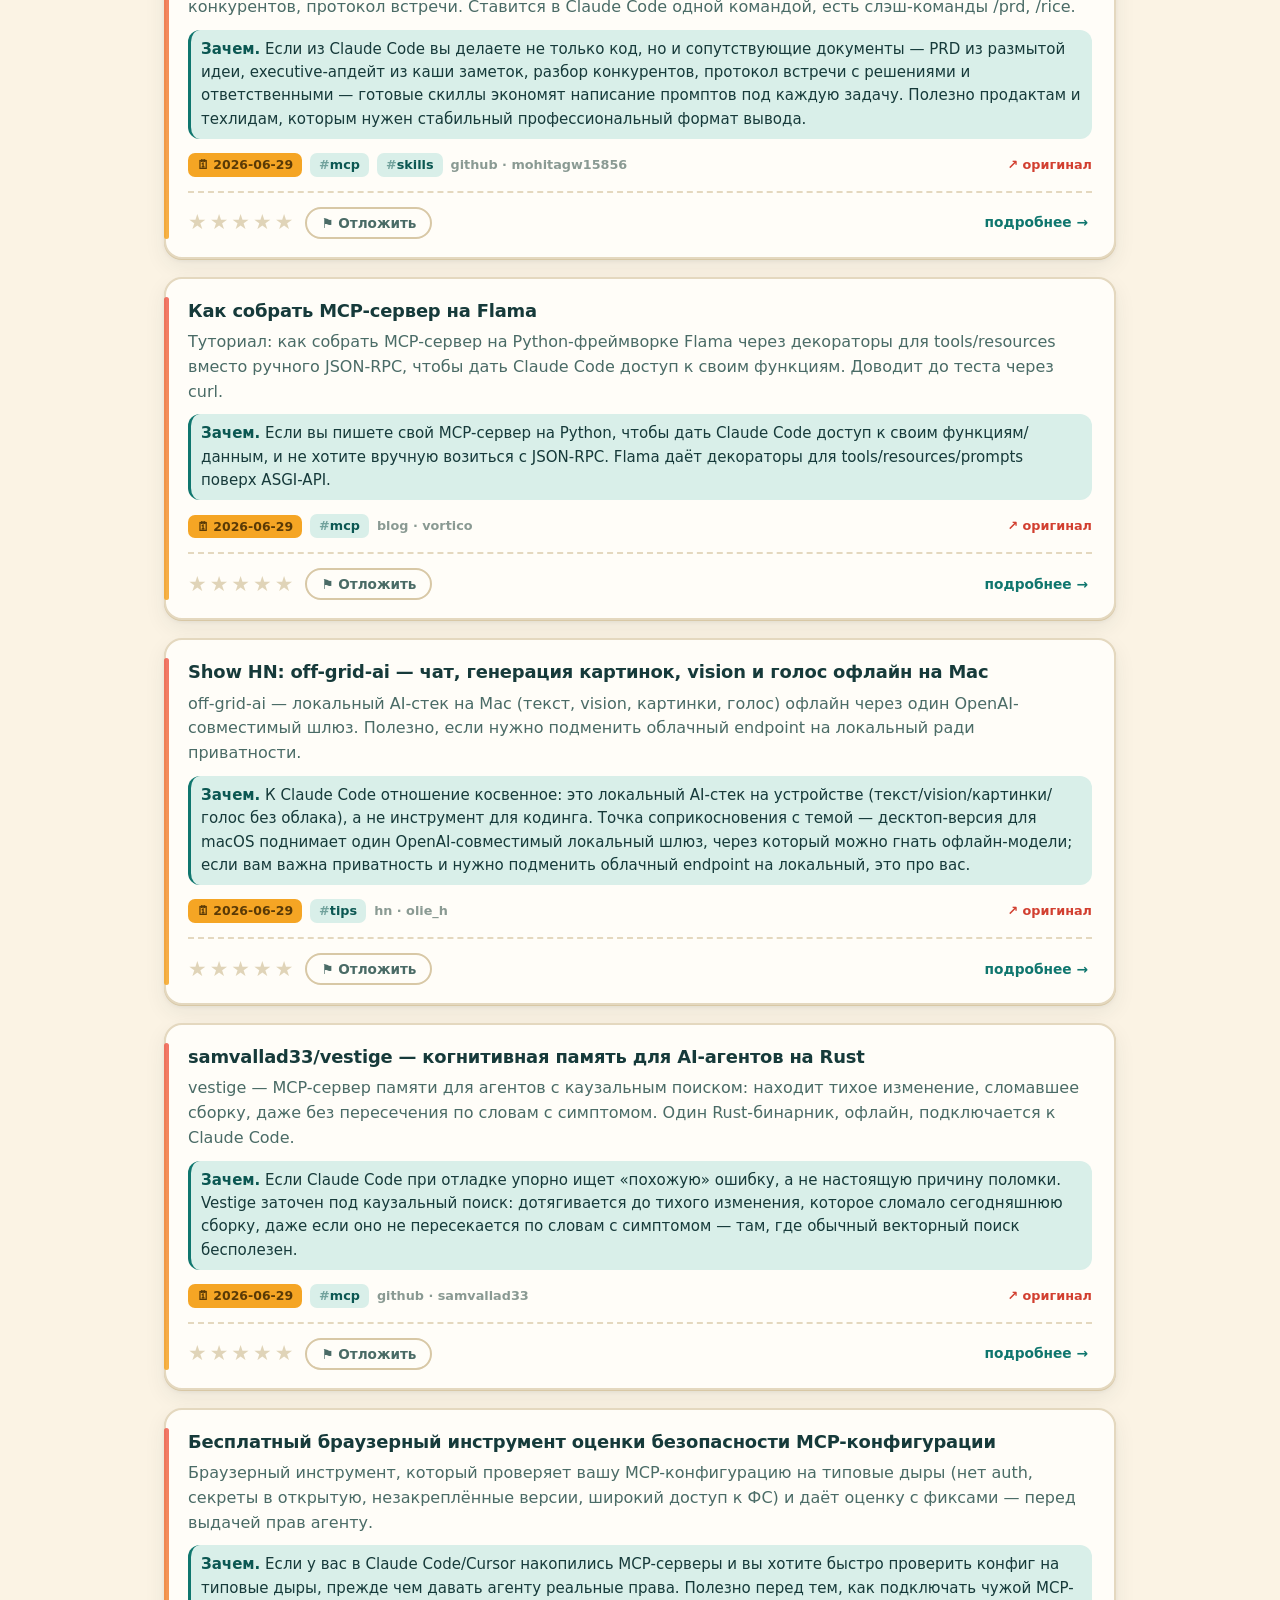
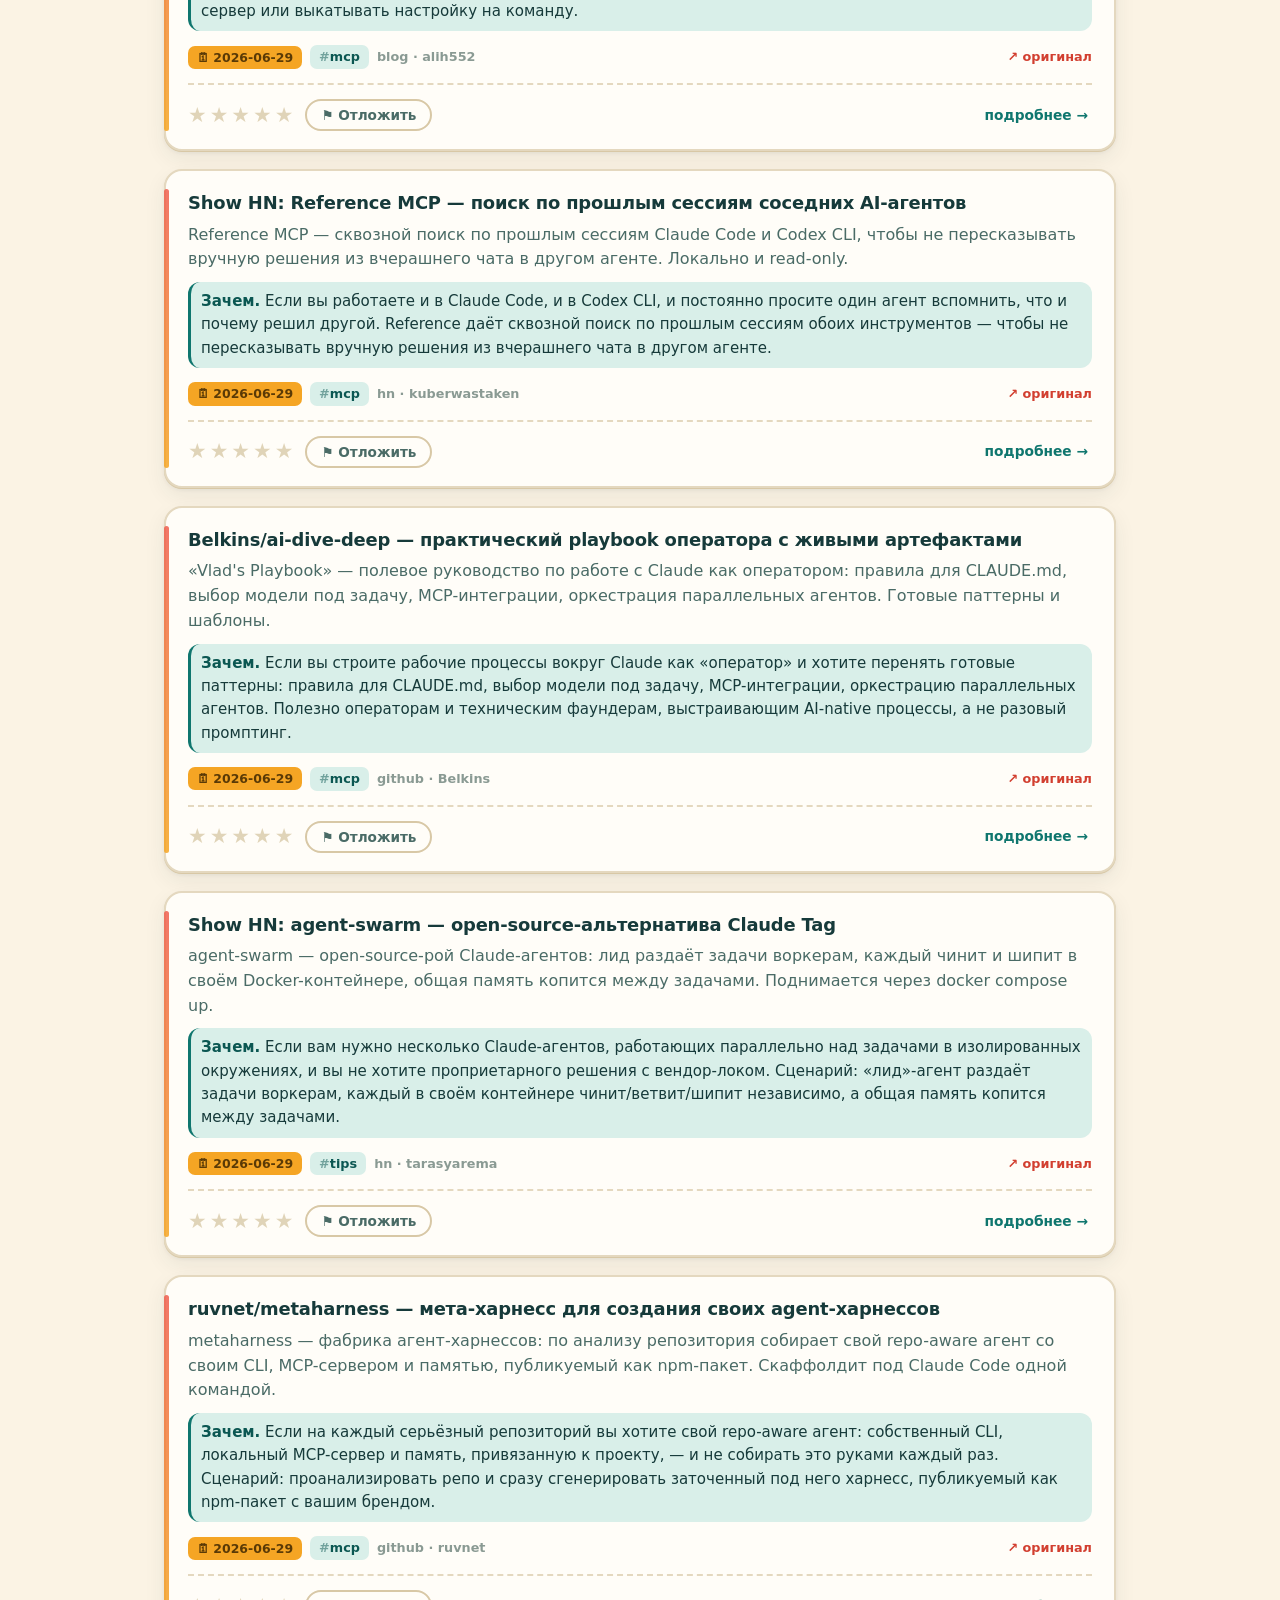
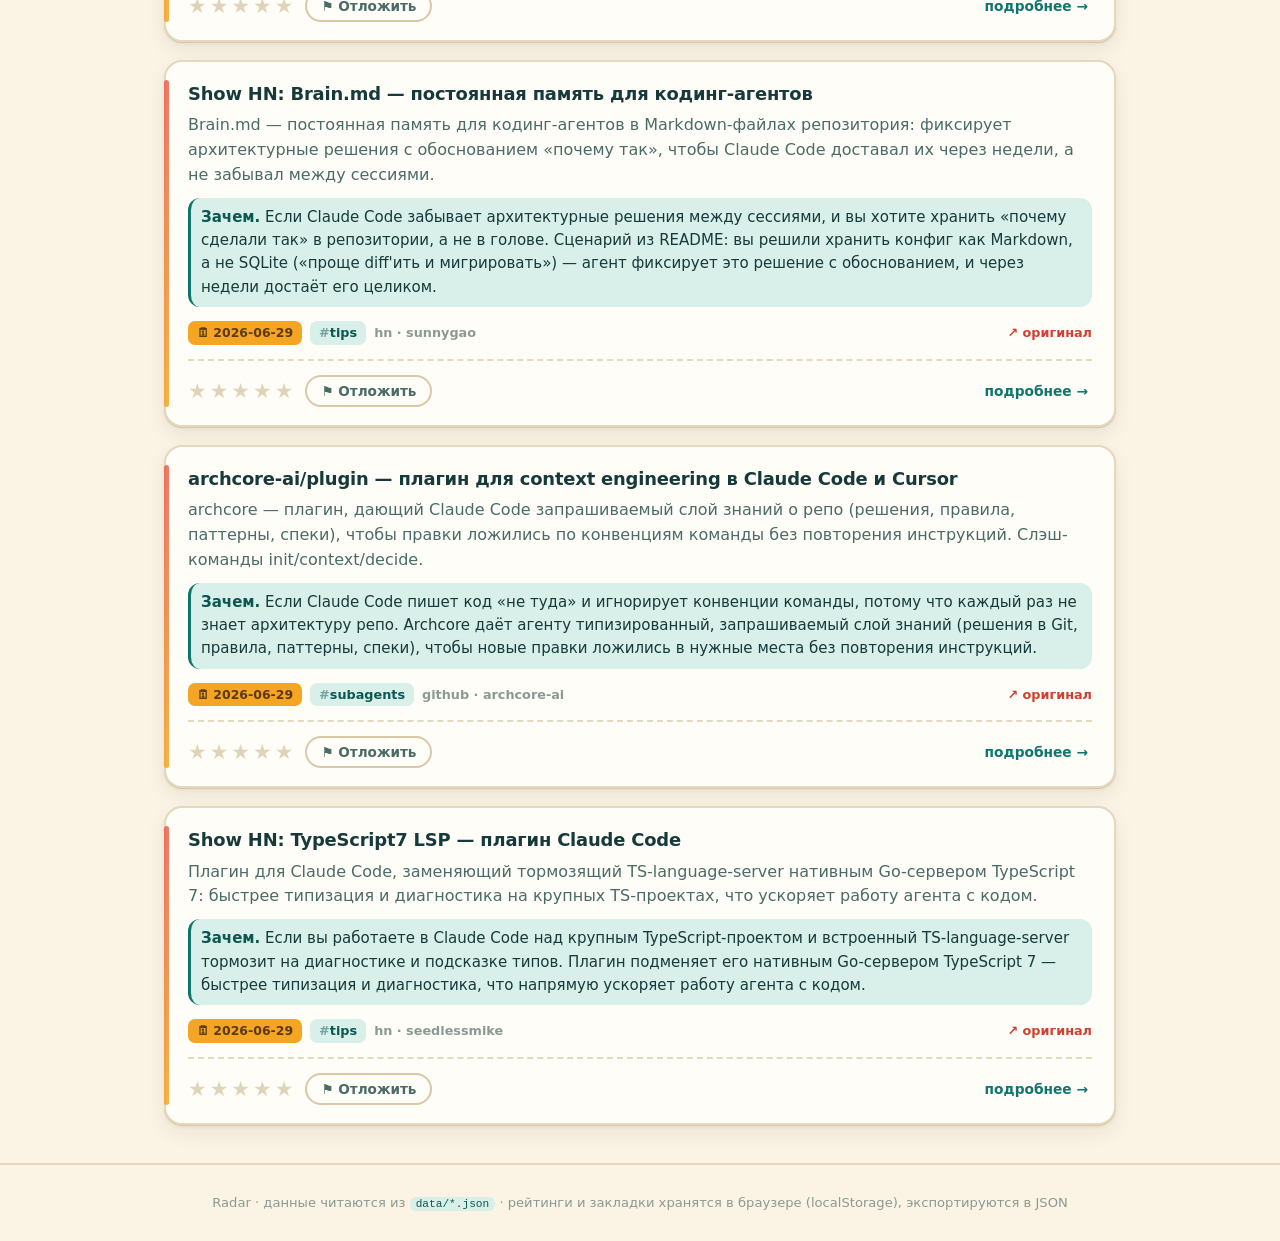
==== commit fcdeb98c: "Сайт: claude-code радаром по умолчанию Корень «не вижу изменений» 4 дня: в манифесте два радара, сай" ====
--- a/engine/site/index.html
+++ b/engine/site/index.html
@@ -11,7 +11,7 @@
   <meta http-equiv="Cache-Control" content="no-cache, no-store, must-revalidate" />
   <meta http-equiv="Pragma" content="no-cache" />
   <title>Radar — находки</title>
-  <link rel="stylesheet" href="style.css?v=7" />
+  <link rel="stylesheet" href="style.css?v=9" />
   <link rel="icon" href="data:image/svg+xml,<svg xmlns='http://www.w3.org/2000/svg' viewBox='0 0 100 100'><text y='.9em' font-size='90'>📡</text></svg>" />
 </head>
 <body>
@@ -66,6 +66,6 @@
     Radar · данные читаются из <code>data/*.json</code> · рейтинги и закладки хранятся в браузере (localStorage), экспортируются в JSON
   </footer>
 
-  <script src="app.js?v=7"></script>
+  <script src="app.js?v=9"></script>
 </body>
 </html>
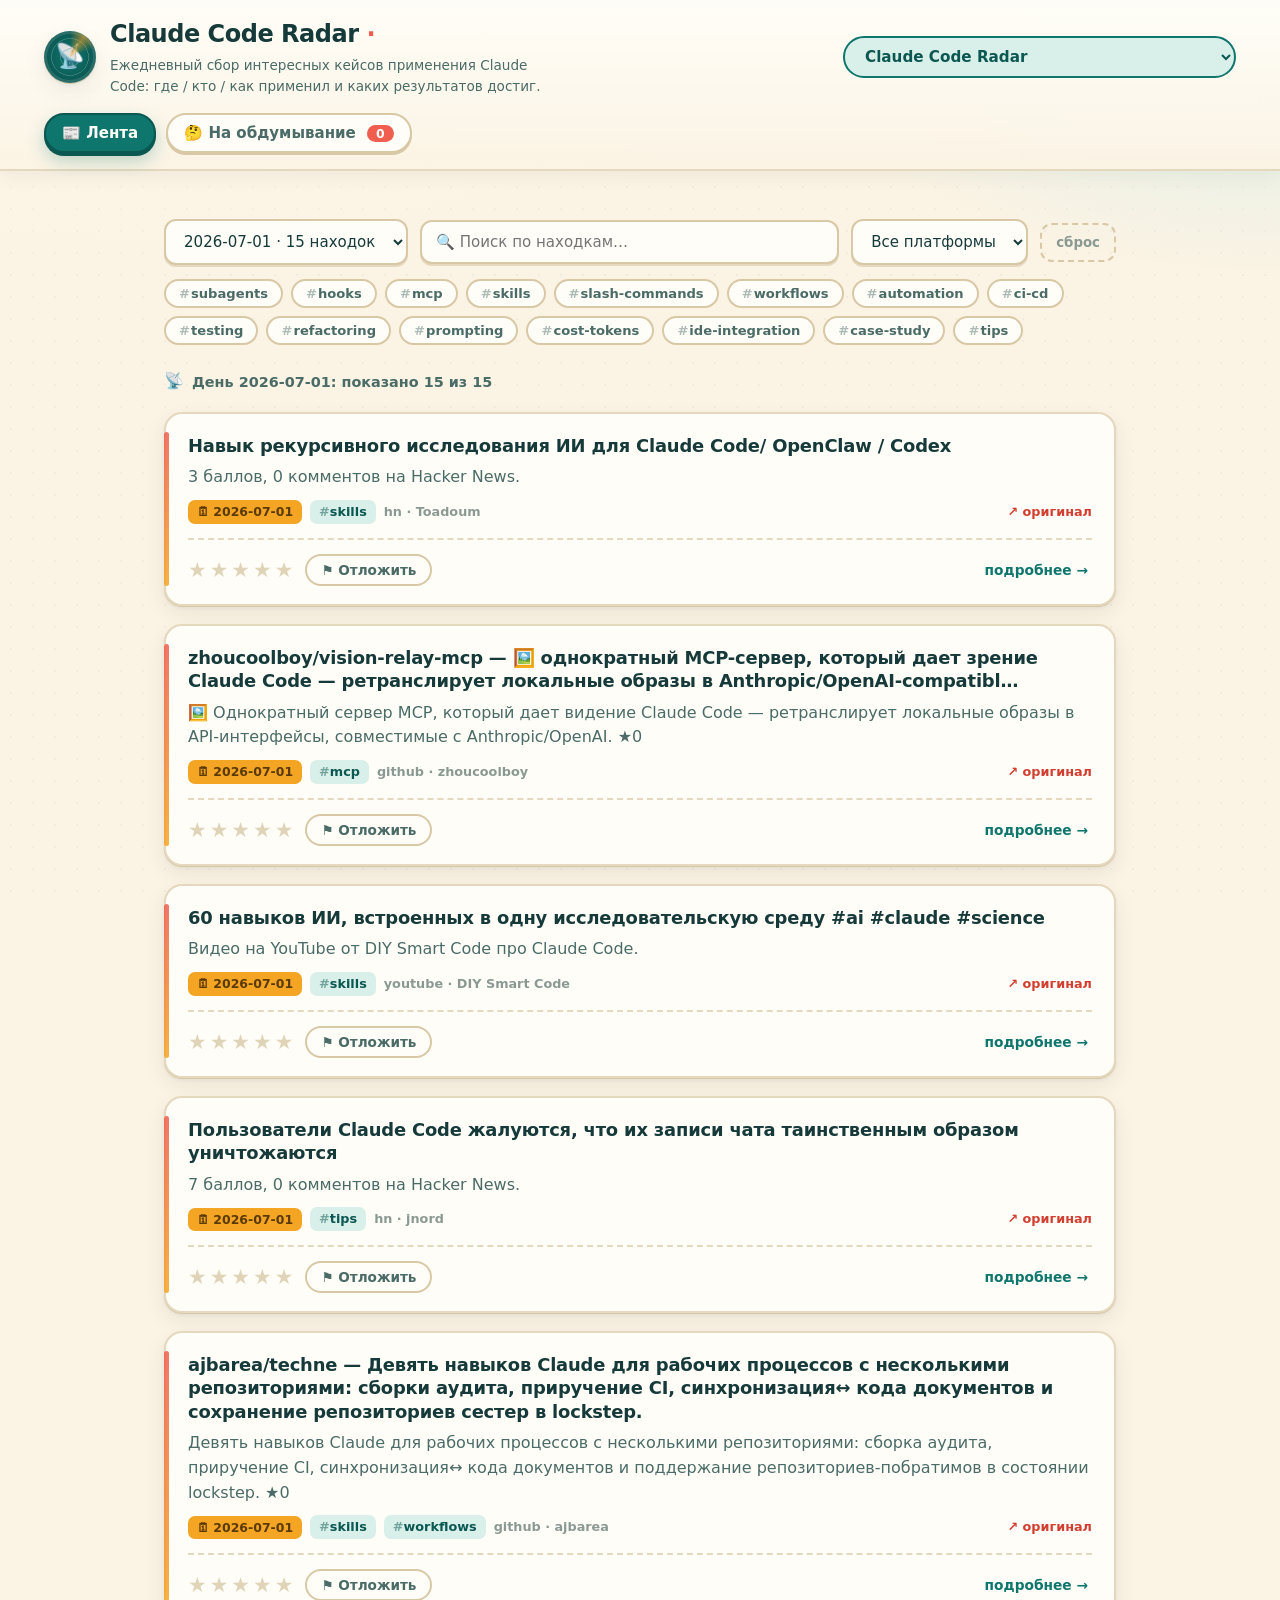
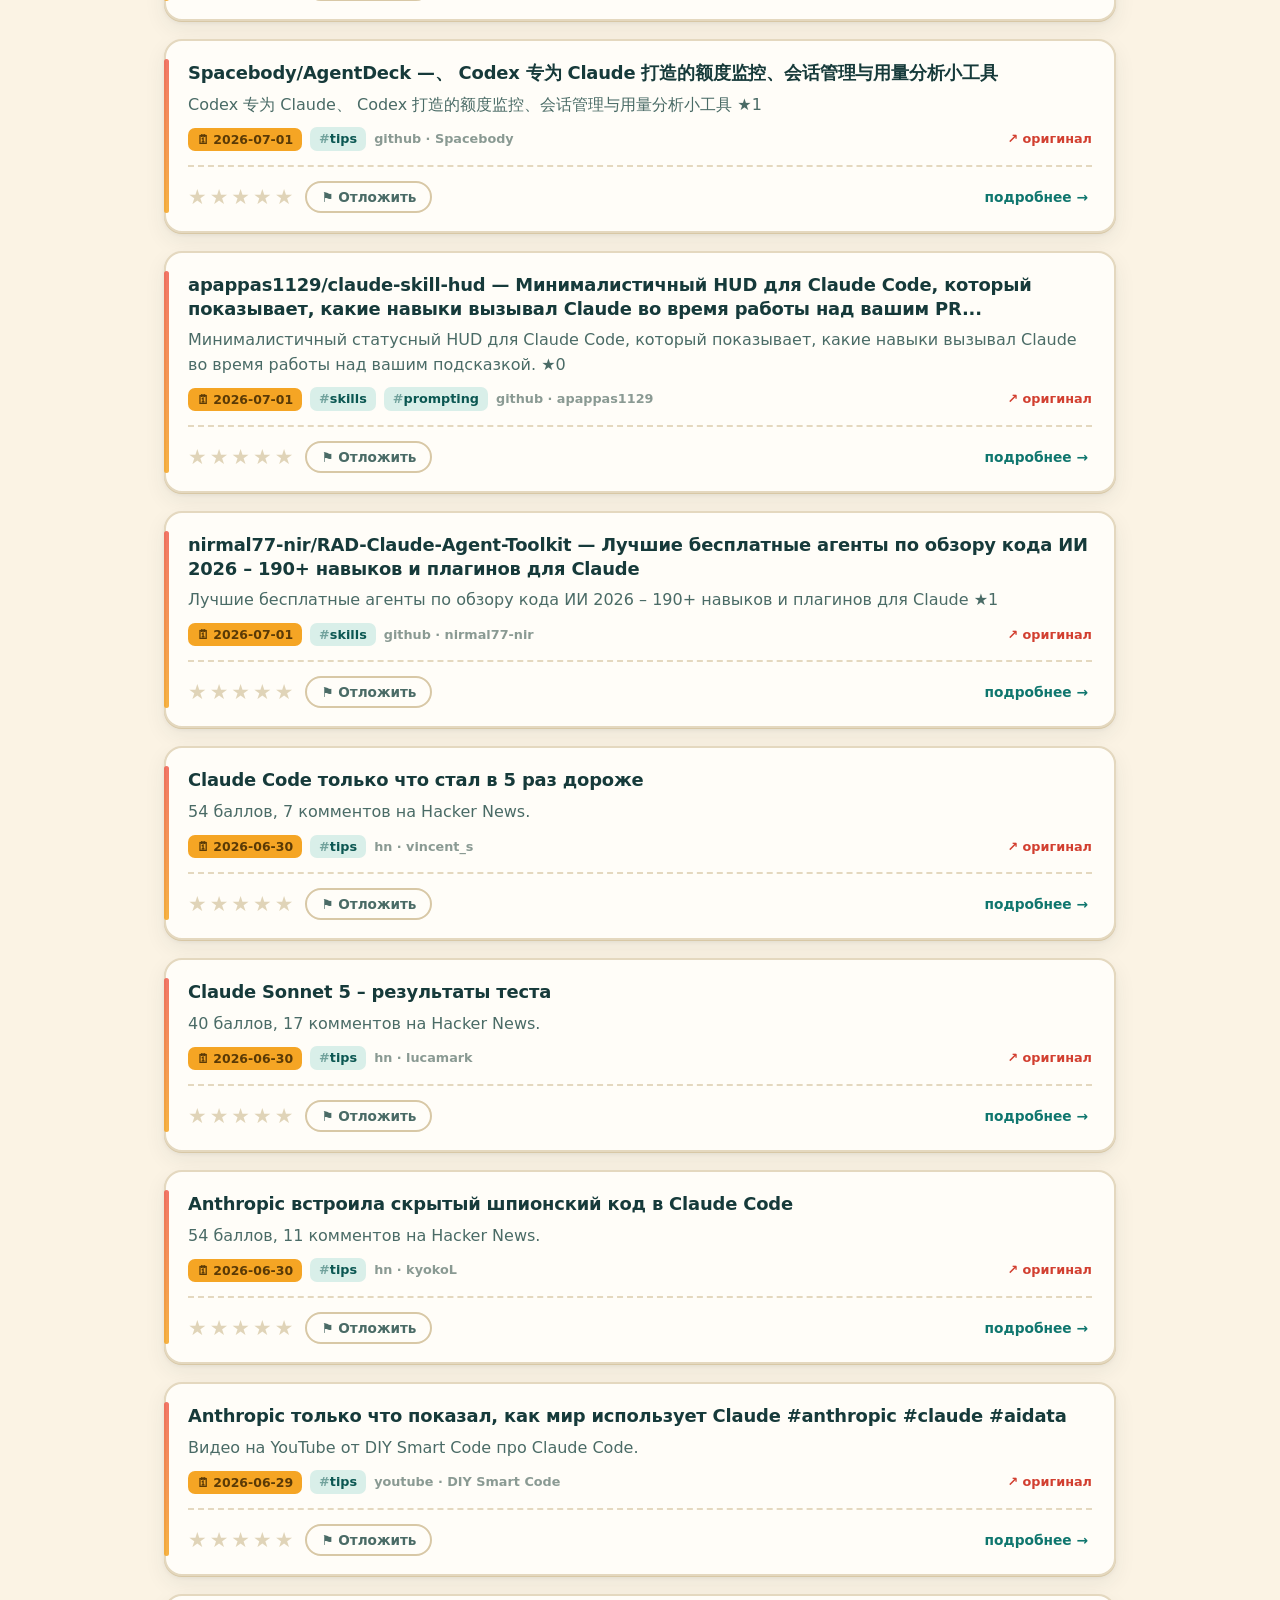
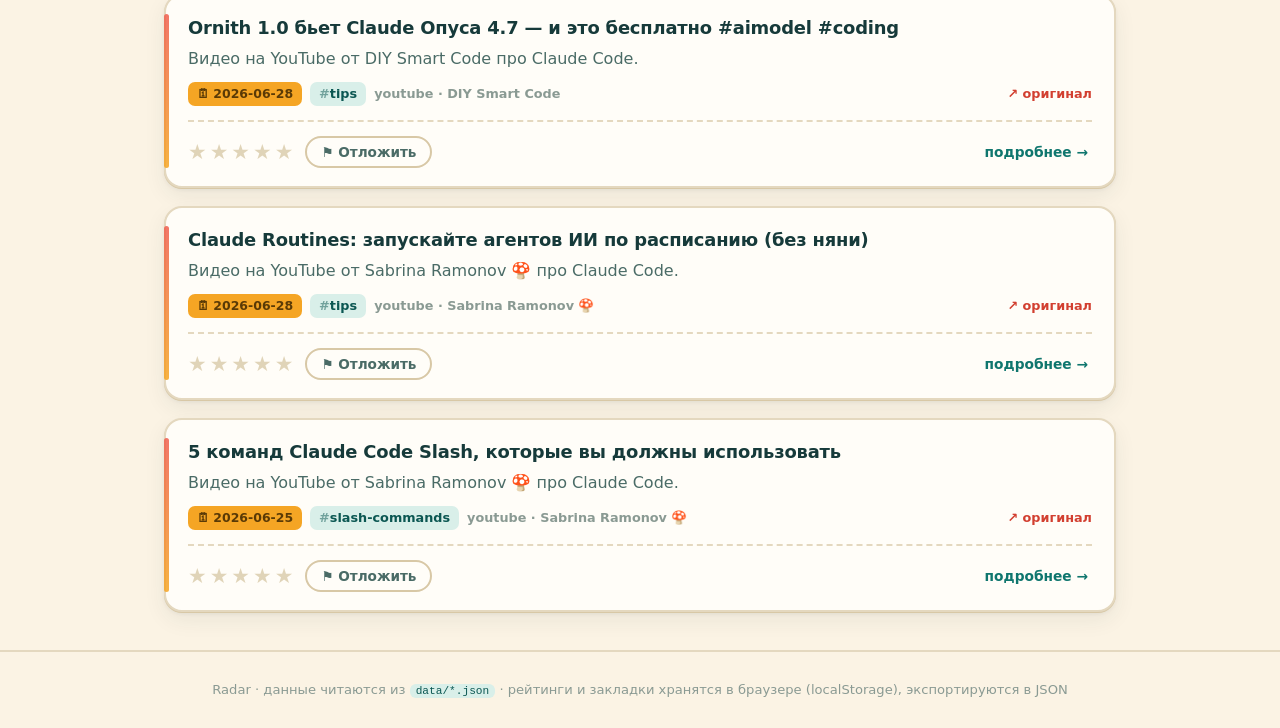
==== commit 9b3890e9: "Фикс пустого экрана: app.js падал на отсутствии radar-select Корневой index.html (деплой-обёртка Pag" ====
--- a/engine/site/index.html
+++ b/engine/site/index.html
@@ -11,7 +11,7 @@
   <meta http-equiv="Cache-Control" content="no-cache, no-store, must-revalidate" />
   <meta http-equiv="Pragma" content="no-cache" />
   <title>Radar — находки</title>
-  <link rel="stylesheet" href="style.css?v=9" />
+  <link rel="stylesheet" href="style.css?v=11" />
   <link rel="icon" href="data:image/svg+xml,<svg xmlns='http://www.w3.org/2000/svg' viewBox='0 0 100 100'><text y='.9em' font-size='90'>📡</text></svg>" />
 </head>
 <body>
@@ -66,6 +66,6 @@
     Radar · данные читаются из <code>data/*.json</code> · рейтинги и закладки хранятся в браузере (localStorage), экспортируются в JSON
   </footer>
 
-  <script src="app.js?v=9"></script>
+  <script src="app.js?v=11"></script>
 </body>
 </html>
